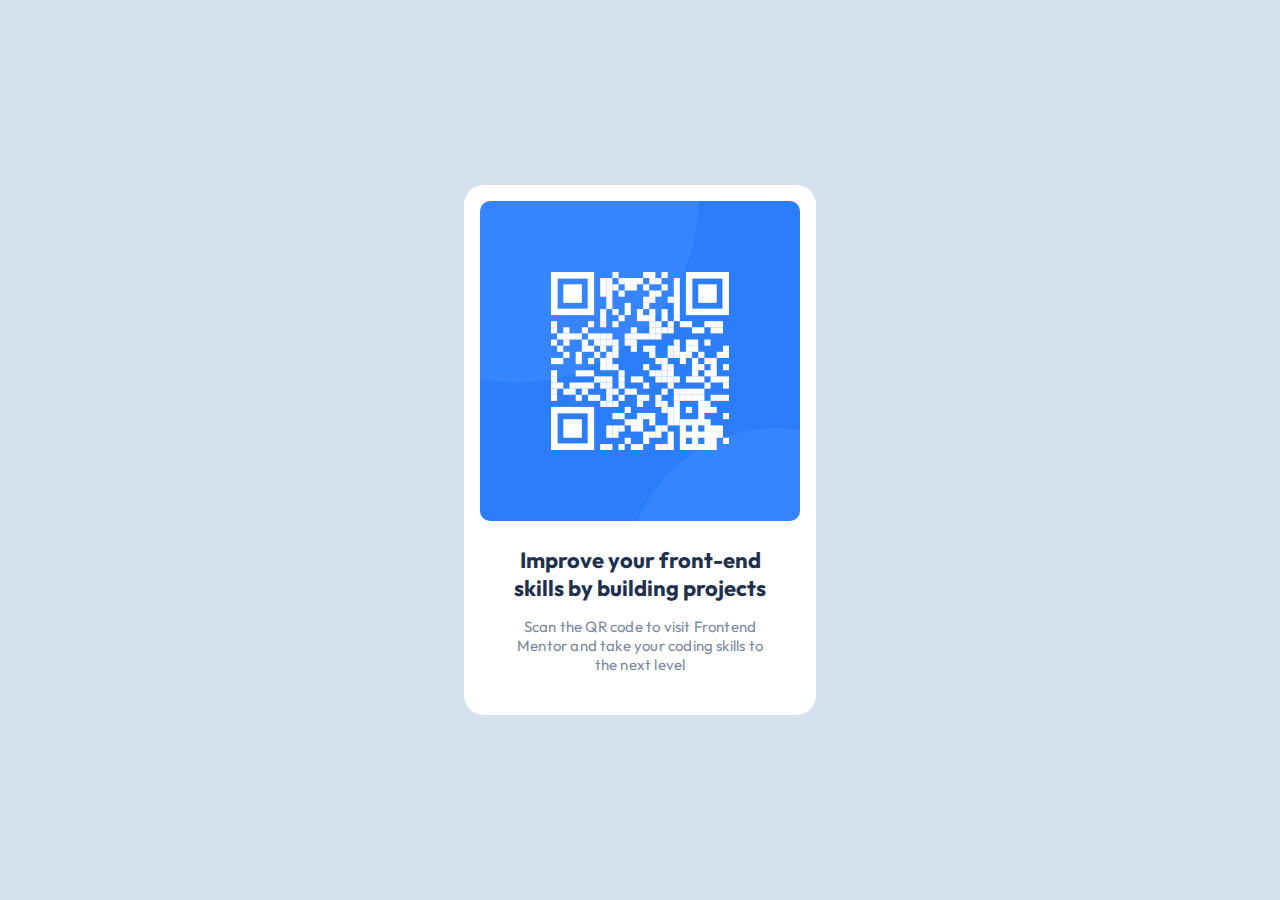
==== index.html @ 23a14d2c "first commit" ====
<!DOCTYPE html>
<html lang="en">
<head>
  <meta charset="UTF-8">
  <meta http-equiv="X-UA-Compatible" content="IE=edge">
  <meta name="viewport" content="width=device-width, initial-scale=1.0">
  <link rel="preconnect" href="https://fonts.googleapis.com">
  <link rel="preconnect" href="https://fonts.gstatic.com" crossorigin>
  <link href="https://fonts.googleapis.com/css2?family=Kumbh+Sans:wght@400;700&family=Outfit:wght@400;700&family=Plus+Jakarta+Sans:ital,wght@0,500;0,600;0,700;0,800;1,600;1,700;1,800&display=swap" rel="stylesheet">
  <link rel="stylesheet" href="reset.css">
  <link rel="stylesheet" href="style.css">
  <title>Document</title>
</head>
<body>
  <main>
    <img src="/images/image-qr-code.png" alt="qr-code">
    <h1>Improve your front-end skills by building projects</h1>
    <p>Scan the QR code to visit Frontend Mentor and take your coding skills to the next level</p>
  </main>
</body>
</html>
---- style.css ----
body {
    background-color: #D5E1EF;
    height: 100vh;
    display: flex;
    justify-content: center;
    align-items: center;
    font-family: 'Outfit', sans-serif;
}

main {
    width: 320px;
    padding: 16px;
    border-radius: 20px;
    background-color: #FFFFFF;
}

main img {
    max-width: 100%;
    border-radius: 10px;
    margin-bottom: 24px;
}

main h1 {
    font-size: 22px;
    font-weight: 700;
    line-height: 27.72px;
    text-align: center;
    color: #1F314F;
    margin-bottom: 16px;
    padding: 0px 15px;
}

main p {
    font-size: 15px;
    font-weight: 400;
    line-height: 18.9px;
    letter-spacing: 0.19px;
    text-align: center;
    margin: 0px 16px 24px 16px;
    color: #7D889E;
    padding: 0px 9px;

}
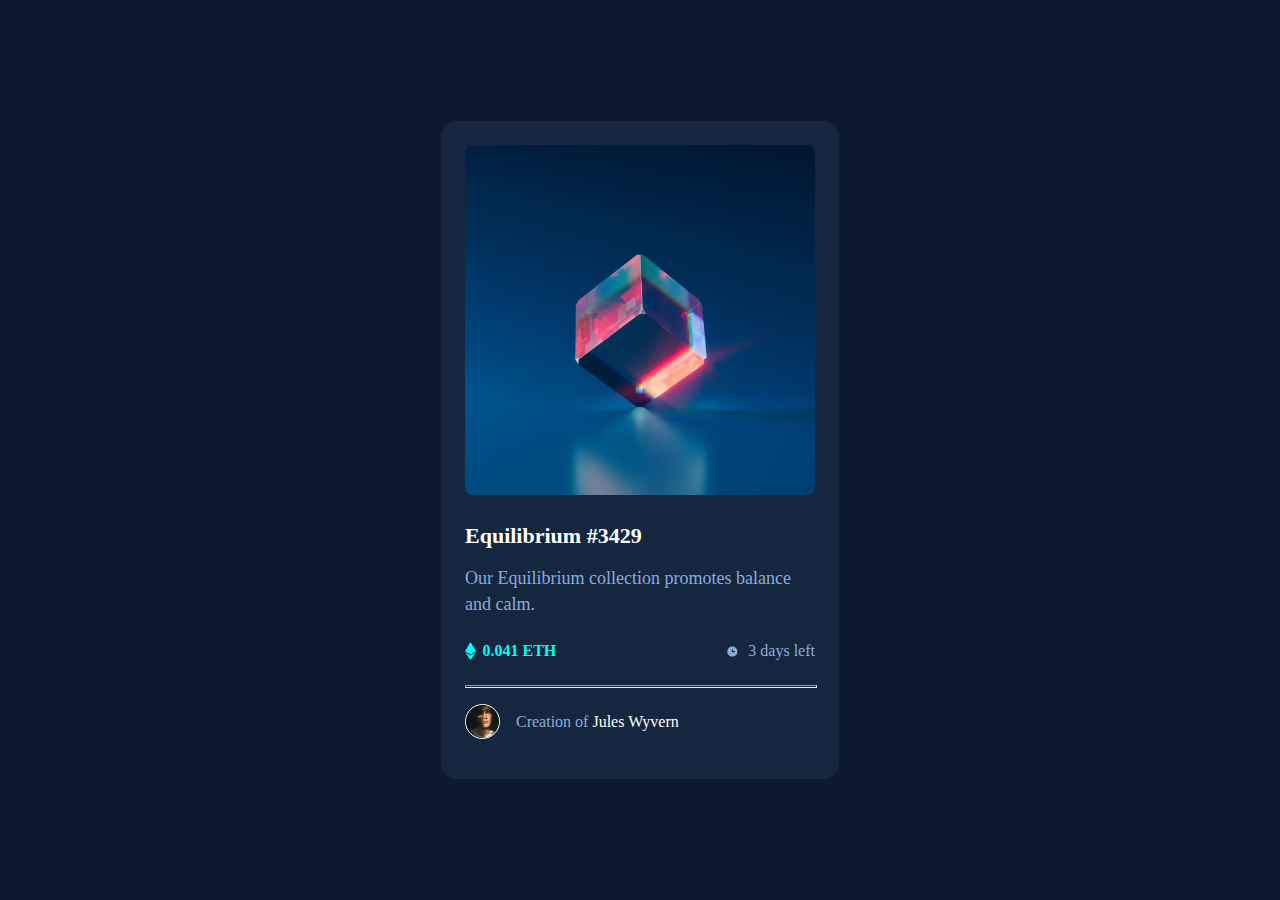
==== commit 2cdf4630: "completed" ====
--- a/index.html
+++ b/index.html
@@ -1,21 +1,40 @@
 <!DOCTYPE html>
 <html lang="en">
 <head>
-  <meta charset="UTF-8">
-  <meta http-equiv="X-UA-Compatible" content="IE=edge">
-  <meta name="viewport" content="width=device-width, initial-scale=1.0">
-  <link rel="preconnect" href="https://fonts.googleapis.com">
-  <link rel="preconnect" href="https://fonts.gstatic.com" crossorigin>
-  <link href="https://fonts.googleapis.com/css2?family=Kumbh+Sans:wght@400;700&family=Outfit:wght@400;700&family=Plus+Jakarta+Sans:ital,wght@0,500;0,600;0,700;0,800;1,600;1,700;1,800&display=swap" rel="stylesheet">
-  <link rel="stylesheet" href="reset.css">
+  <title>NFT</title>
   <link rel="stylesheet" href="style.css">
-  <title>Document</title>
 </head>
 <body>
-  <main>
-    <img src="/images/image-qr-code.png" alt="qr-code">
-    <h1>Improve your front-end skills by building projects</h1>
-    <p>Scan the QR code to visit Frontend Mentor and take your coding skills to the next level</p>
-  </main>
+  <section>
+    <div class="top-section">
+   <div class="nft">
+  <img src="images/image-equilibrium.jpg" alt="">
+  <div class="overlay">
+    <img src="images/icon-view.svg" alt="">
+  </div>
+  </div>
+    </div>
+    <div class="div-1">
+      <h1>Equilibrium #3429</h1>
+      <p>Our Equilibrium collection promotes balance and calm.</p>
+    </div> 
+    <div class="div-2">
+      <div id="etherium">
+        <image src="images/icon-ethereum.svg" alt="etherium">
+        <h2>0.041 ETH</h2>
+      </div>
+      <div id="clock">
+        <img src="images/icon-clock.svg" alt="clock">
+        <h2>3 days left</h2>
+      </div>
+    </div>
+    <div class="div-3">
+      <hr>
+      <div id="author">
+        <img src="images/image-avatar.png" alt="author">
+        <p>Creation of <span>Jules Wyvern</span></p>
+      </div>
+    </div>
+  </section>
 </body>
 </html>--- a/style.css
+++ b/style.css
@@ -1,43 +1,240 @@
+/* http://meyerweb.com/eric/tools/css/reset/ 
+   v2.0 | 20110126
+   License: none (public domain)
+*/
+
+html, body, div, span, applet, object, iframe,
+h1, h2, h3, h4, h5, h6, p, blockquote, pre,
+a, abbr, acronym, address, big, cite, code,
+del, dfn, em, img, ins, kbd, q, s, samp,
+small, strike, strong, sub, sup, tt, var,
+b, u, i, center,
+dl, dt, dd, ol, ul, li,
+fieldset, form, label, legend,
+table, caption, tbody, tfoot, thead, tr, th, td,
+article, aside, canvas, details, embed, 
+figure, figcaption, footer, header, hgroup, 
+menu, nav, output, ruby, section, summary,
+time, mark, audio, video {
+	margin: 0;
+	padding: 0;
+	border: 0;
+	font-size: 100%;
+	font: inherit;
+	vertical-align: baseline;
+}
+/* HTML5 display-role reset for older browsers */
+article, aside, details, figcaption, figure, 
+footer, header, hgroup, menu, nav, section {
+	display: block;
+}
 body {
-    background-color: #D5E1EF;
+	line-height: 1;
+}
+ol, ul {
+	list-style: none;
+}
+blockquote, q {
+	quotes: none;
+}
+blockquote:before, blockquote:after,
+q:before, q:after {
+	content: '';
+	content: none;
+}
+table {
+	border-collapse: collapse;
+	border-spacing: 0;
+}
+
+/* my code */
+
+@import url('https://fonts.googleapis.com/css2?family=Outfit:wght@300;700&display=swap');
+@import url('https://fonts.googleapis.com/css2?family=Outfit:wght@300;400;700&display=swap');
+@import url('https://fonts.googleapis.com/css2?family=Outfit:wght@300;400;700&display=swap');
+
+body {
+    background-color: #0D192C;
     height: 100vh;
     display: flex;
     justify-content: center;
     align-items: center;
-    font-family: 'Outfit', sans-serif;
-}
-
-main {
-    width: 320px;
-    padding: 16px;
-    border-radius: 20px;
-    background-color: #FFFFFF;
-}
-
-main img {
+}
+
+section {
+    width: 350px;
+    padding: 24px;
+    background-color: #15263F;
+    border-radius: 15px;
+}
+
+/* pirveli divi */
+
+.div-1 h1 {
+    color: #FFFFFF;
+    font-size: 22px;
+    font-family: 'Outfit';
+    font-weight: 600;
+    line-height: 27.72px;
+    padding: 24px 0px 16px 0px;
+}
+
+.div-1 p {
+    color: #8BACD9;
+    font-size: 18px;
+    font-family: "Outfit";
+    font-weight: 300;
+    line-height: 26px;
+}
+
+/* pirveli divis hoverebi */
+
+
+.div-1 h1:hover {
+    color: #00FFF8;
+    cursor: pointer;
+}
+
+
+
+/* meore divi */
+
+.div-2 {
+    display: flex;
+    align-items: center;
+    justify-content: space-between;
+    margin: 24px 0px 24px 0px;   
+}
+
+/* etheriumi */
+
+#etherium {
+    display: flex;
+    align-items: center;
+}
+
+#etherium img {
+    margin-right: 6.49px;
+    width: 11px;
+}
+
+#etherium h2 {
+    color: #00FFF8;
+    font-size: 16px;
+    font-weight: 600;
+    line-height: 20.16px;
+    font-family: "outfit";
+    font-style: bold;
+}
+
+/* clock */
+
+#clock {
+    display: flex;
+    align-items: center;
+}
+
+#clock img {
+    width: 13.33px;
+    margin-right: 9.03px;
+}
+
+#clock h2 {
+    color: #8BACD9;
+    font-size: 16px;
+    font-family: "outfit";
+    font-weight: 400;
+    line-height: 20.16px;
+}
+
+.nft{
+    position: relative;
+    
+}
+
+.nft img{
     max-width: 100%;
-    border-radius: 10px;
-    margin-bottom: 24px;
-}
-
-main h1 {
-    font-size: 22px;
-    font-weight: 700;
-    line-height: 27.72px;
-    text-align: center;
-    color: #1F314F;
-    margin-bottom: 16px;
-    padding: 0px 15px;
-}
-
-main p {
-    font-size: 15px;
+    border-radius: 8px;
+}
+
+.overlay {
+    position: absolute;
+    background-color: #00FFF8;
+    
+}
+
+
+
+/* mesame divi */
+
+.div-3 hr {
+    color: #2E405A;
+    width: 100%;
+    height: 1px;
+}
+
+#author {
+    display: flex;
+    justify-content: flex-start;
+    align-items: center;
+    margin: 16px 0px 16px 0px;
+}
+
+#author img {
+    width: 33px;
+    border: solid 1px white;
+    border-radius: 50%;
+    margin-right: 16px;
+}
+
+#author span {
+    color: #FFFFFF;
+    font-size: 16px;
+    font-family: "outfit";
+    font-weight: 20.16px;
+}
+
+#author p {
+    color: #8BACD9;
+    font-size: 16px;
+    font-family: "outfit";
     font-weight: 400;
-    line-height: 18.9px;
-    letter-spacing: 0.19px;
-    text-align: center;
-    margin: 0px 16px 24px 16px;
-    color: #7D889E;
-    padding: 0px 9px;
-
-}+    line-height: 20.16px;
+    margin-right: 5px;
+}
+
+#author span:hover {
+    color: #00FFF8;
+    cursor: pointer;
+}
+
+
+.nft {
+    position: relative;
+}
+
+.overlay {
+    display: flex;
+    justify-content: center;
+    align-items: center;
+    position: absolute;
+    top: 0;
+    left: 0;
+    background-color: #e8eaed00;
+    width: 100%;
+    height: 100%;
+    border-radius: 8px;
+    opacity: 0;
+    
+   
+}
+
+.overlay:hover {
+    background-color: hsla(178, 83%, 39%, 0.528);
+    opacity: 1;
+}
+
+
+
+
+
